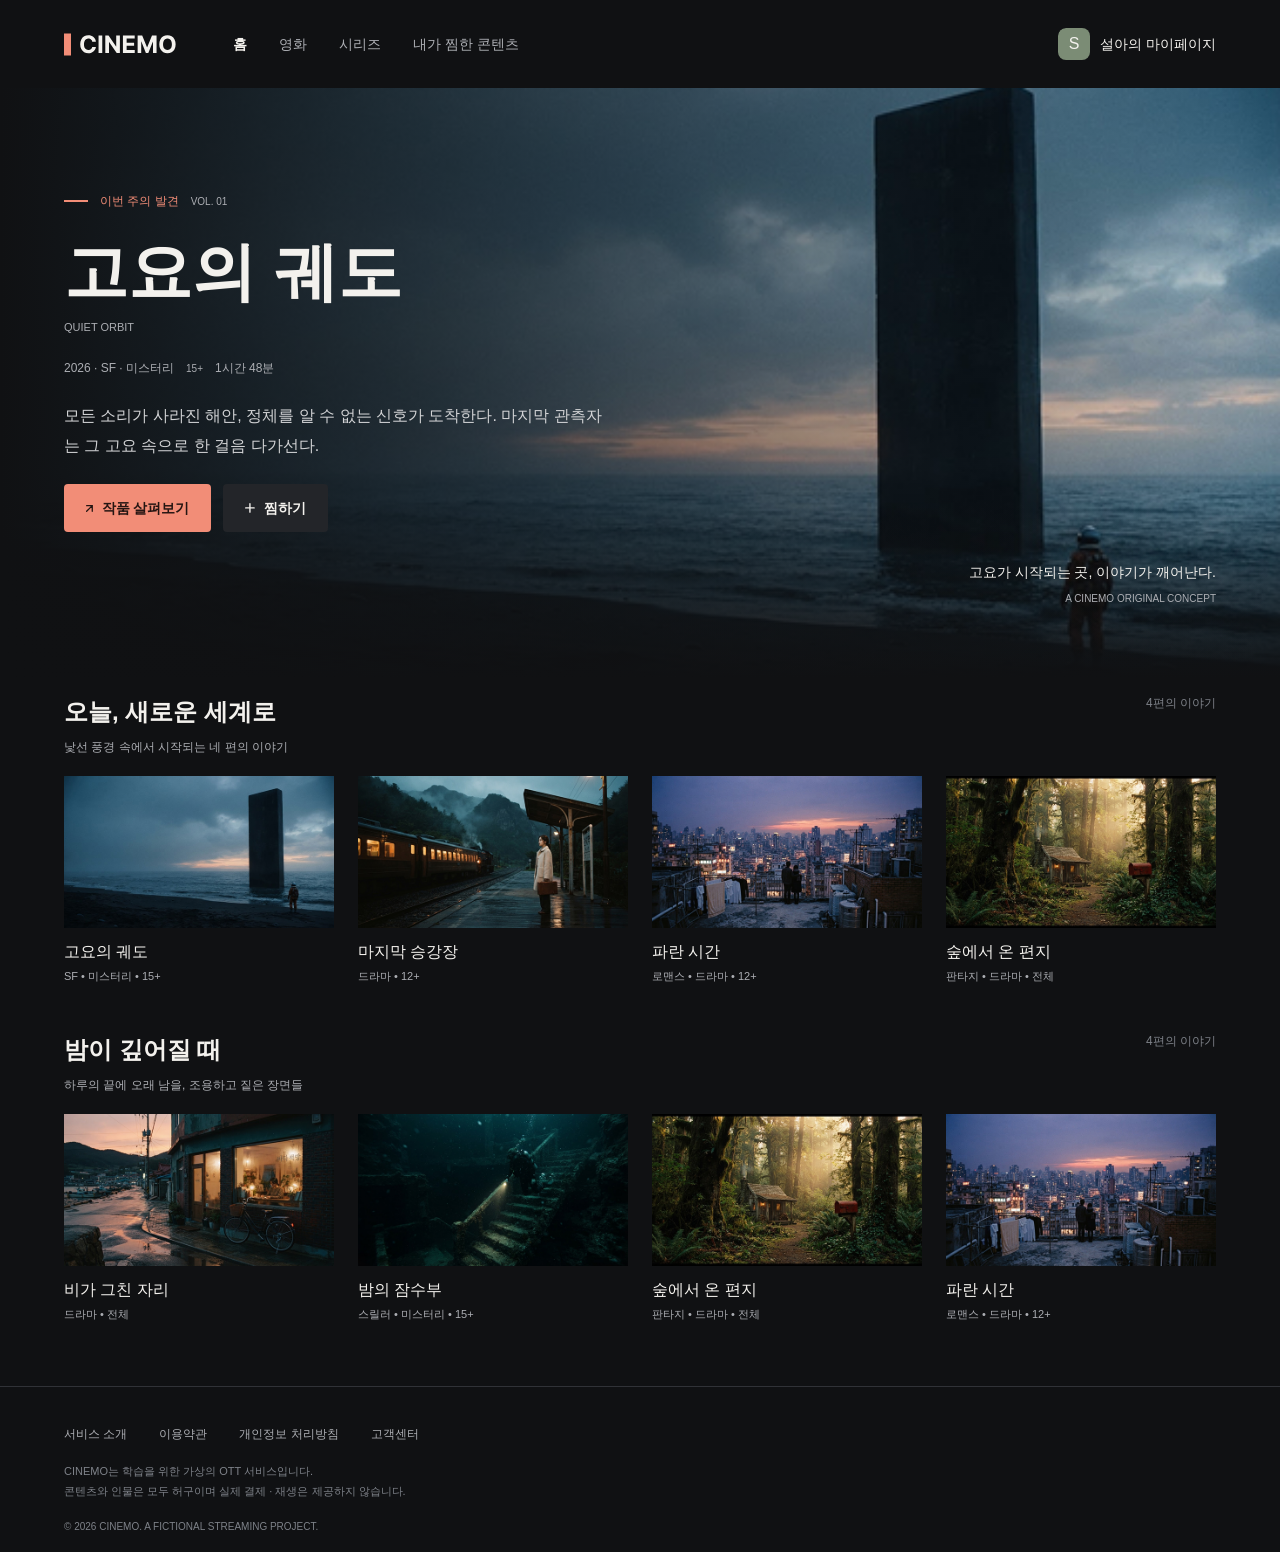
==== index-guest.html @ 46242b8a "프로필 페이지 수정" ====
<!doctype html>
<html lang="ko">
  <head>
    <meta charset="UTF-8" />
    <meta name="viewport" content="width=device-width, initial-scale=1.0" />
    <title>Cinemo - Home</title>
    <link rel="stylesheet" href="styles/reset.css" />
    <link rel="stylesheet" href="./styles/style.css" />
  </head>
  <body>
    <div class="container">
      <header class="site-header">
        <h1>
          <a href="index-guest.html">
            <svg
              width="113"
              height="29"
              viewBox="0 0 113 29"
              fill="none"
              xmlns="http://www.w3.org/2000/svg"
            >
              <g clip-path="url(#clip0_2_7494)">
                <rect y="3.5" width="7" height="22" fill="#F28D77" />
                <path
                  d="M31.9176 11.6562H28.1847C28.1165 11.1733 27.9773 10.7443 27.767 10.3693C27.5568 9.98864 27.2869 9.66477 26.9574 9.39773C26.6278 9.13068 26.2472 8.92614 25.8153 8.78409C25.3892 8.64205 24.9261 8.57102 24.4261 8.57102C23.5227 8.57102 22.7358 8.79545 22.0653 9.24432C21.3949 9.6875 20.875 10.3352 20.5057 11.1875C20.1364 12.0341 19.9517 13.0625 19.9517 14.2727C19.9517 15.517 20.1364 16.5625 20.5057 17.4091C20.8807 18.2557 21.4034 18.8949 22.0739 19.3267C22.7443 19.7585 23.5199 19.9744 24.4006 19.9744C24.8949 19.9744 25.3523 19.9091 25.7727 19.7784C26.1989 19.6477 26.5767 19.4574 26.9062 19.2074C27.2358 18.9517 27.5085 18.642 27.7244 18.2784C27.946 17.9148 28.0994 17.5 28.1847 17.0341L31.9176 17.0511C31.821 17.8523 31.5795 18.625 31.1932 19.3693C30.8125 20.108 30.2983 20.7699 29.6506 21.3551C29.0085 21.9347 28.2415 22.3949 27.3494 22.7358C26.4631 23.071 25.4602 23.2386 24.3409 23.2386C22.7841 23.2386 21.392 22.8864 20.1648 22.1818C18.9432 21.4773 17.9773 20.4574 17.267 19.1222C16.5625 17.7869 16.2102 16.1705 16.2102 14.2727C16.2102 12.3693 16.5682 10.75 17.2841 9.41477C18 8.07955 18.9716 7.0625 20.1989 6.36364C21.4261 5.65909 22.8068 5.30682 24.3409 5.30682C25.3523 5.30682 26.2898 5.44886 27.1534 5.73295C28.0227 6.01705 28.7926 6.43182 29.4631 6.97727C30.1335 7.51704 30.679 8.17898 31.0994 8.96307C31.5256 9.74716 31.7983 10.6449 31.9176 11.6562ZM38.2543 5.54545V23H34.5639V5.54545H38.2543ZM55.8899 5.54545V23H52.7024L45.1087 12.0142H44.9808V23H41.2905V5.54545H44.5291L52.0632 16.5227H52.2166V5.54545H55.8899ZM58.9389 23V5.54545H70.7003V8.58807H62.6293V12.7472H70.0952V15.7898H62.6293V19.9574H70.7344V23H58.9389ZM73.6342 5.54545H78.1854L82.9922 17.2727H83.1967L88.0035 5.54545H92.5547V23H88.9751V11.6392H88.8303L84.3132 22.9148H81.8757L77.3587 11.5966H77.2138V23H73.6342V5.54545ZM111.635 14.2727C111.635 16.1761 111.274 17.7955 110.553 19.1307C109.837 20.4659 108.859 21.4858 107.621 22.1903C106.388 22.8892 105.001 23.2386 103.462 23.2386C101.911 23.2386 100.518 22.8864 99.2855 22.1818C98.0526 21.4773 97.0781 20.4574 96.3622 19.1222C95.6463 17.7869 95.2884 16.1705 95.2884 14.2727C95.2884 12.3693 95.6463 10.75 96.3622 9.41477C97.0781 8.07955 98.0526 7.0625 99.2855 6.36364C100.518 5.65909 101.911 5.30682 103.462 5.30682C105.001 5.30682 106.388 5.65909 107.621 6.36364C108.859 7.0625 109.837 8.07955 110.553 9.41477C111.274 10.75 111.635 12.3693 111.635 14.2727ZM107.893 14.2727C107.893 13.0398 107.709 12 107.339 11.1534C106.976 10.3068 106.462 9.66477 105.797 9.22727C105.132 8.78977 104.354 8.57102 103.462 8.57102C102.57 8.57102 101.791 8.78977 101.126 9.22727C100.462 9.66477 99.9446 10.3068 99.5753 11.1534C99.2116 12 99.0298 13.0398 99.0298 14.2727C99.0298 15.5057 99.2116 16.5455 99.5753 17.392C99.9446 18.2386 100.462 18.8807 101.126 19.3182C101.791 19.7557 102.57 19.9744 103.462 19.9744C104.354 19.9744 105.132 19.7557 105.797 19.3182C106.462 18.8807 106.976 18.2386 107.339 17.392C107.709 16.5455 107.893 15.5057 107.893 14.2727Z"
                  fill="#F3F1ED"
                />
              </g>
              <defs>
                <clipPath id="clip0_2_7494">
                  <rect width="113" height="29" fill="white" />
                </clipPath>
              </defs>
            </svg>
          </a>
        </h1>
        <nav>
          <ul class="service-list">
            <li><a href="index-guest.html" class="home">홈</a></li>
            <li><a href="#">영화</a></li>
            <li><a href="#">시리즈</a></li>
            <li><a href="#">내가 찜한 콘텐츠</a></li>
          </ul>
        </nav>
        <div class="page-link-layout">
          <a class="page-link" href="mypage-guest.html">
            <span class="mypage-mark">
              <svg
                width="32"
                height="32"
                viewBox="0 0 32 32"
                fill="none"
                xmlns="http://www.w3.org/2000/svg"
              >
                <g clip-path="url(#clip0_2_7967)">
                  <rect width="32" height="32" rx="8" fill="#7B8C75" />
                  <circle
                    cx="133.76"
                    cy="28.8801"
                    r="60.3"
                    stroke="#F3F1ED"
                    stroke-opacity="0.313726"
                  />
                  <circle
                    cx="34.2"
                    cy="163.4"
                    r="86.9"
                    stroke="#101113"
                    stroke-opacity="0.188235"
                  />
                  <circle cx="122.74" cy="122.74" r="4.18" fill="#24272D" />
                </g>
                <defs>
                  <clipPath id="clip0_2_7967">
                    <rect width="152" height="152" rx="8" fill="white" />
                  </clipPath>
                </defs>
              </svg>
              <span class="mypage-initial">S</span>
            </span>
            <span class="mypage-text">설아의 마이페이지</span>
          </a>
        </div>
      </header>
      <main>
        <section class="top-layout">
          <div class="top-image">
            <img
              src="assets/Image-quiet-orbit.jpg"
              alt="우주복을 입은 사람이 해변에 서 있고, 바다에는 거대한 검은 기둥이 솟아 있다."
            />
          </div>
          <div class="top-content">
            <div class="content-label">
              <span></span>
              <span>이번 주의 발견</span>
              <span>VOL. 01</span>
            </div>
            <div class="content-title">
              <h2>고요의 궤도</h2>
              <span>QUIET ORBIT</span>
            </div>
            <div class="content-meta">
              <span>2026 ∙ SF ∙ 미스터리</span>
              <span>15+</span>
              <span>1시간 48분</span>
            </div>
            <p>
              모든 소리가 사라진 해안, 정체를 알 수 없는 신호가 도착한다. 마지막
              관측자는 그 고요 속으로 한 걸음 다가선다.
            </p>
            <div class="content-buttons">
              <button type="button">
                <svg
                  width="7.5"
                  height="7.5"
                  viewBox="0 0 10 10"
                  fill="none"
                  xmlns="http://www.w3.org/2000/svg"
                >
                  <path
                    d="M8.34877 8.34881V0.850006H0.849976M8.34877 0.850006L0.849976 8.34881"
                    stroke-width="1.7"
                    stroke-linecap="round"
                    stroke="#241512"
                  />
                </svg>

                <span>작품 살펴보기</span>
              </button>
              <button type="button">
                <svg
                  width="10.5"
                  height="10.5"
                  viewBox="0 0 13 13"
                  fill="none"
                  xmlns="http://www.w3.org/2000/svg"
                >
                  <path
                    d="M0.850006 6.10061H6.10061M6.10061 6.10061H11.3512M6.10061 6.10061V0.850006M6.10061 6.10061V11.3512"
                    stroke-width="1.7"
                    stroke-linecap="round"
                    stroke="#F3F1ED"
                  />
                </svg>

                <span>찜하기</span>
              </button>
            </div>
          </div>
          <div class="top-caption">
            <p>고요가 시작되는 곳, 이야기가 깨어난다.</p>
            <p>A CINEMO ORIGINAL CONCEPT</p>
          </div>
        </section>
        <div class="card-layout">
          <div class="card-layout-section">
            <div class="card-section">
              <div class="section-header">
                <h3>오늘, 새로운 세계로</h3>
                <span>4편의 이야기</span>
              </div>
              <p>낯선 풍경 속에서 시작되는 네 편의 이야기</p>
            </div>
            <ul class="card-container">
              <li class="card">
                <img
                  src="./assets/Image-quiet-orbit.jpg"
                  alt="우주복을 입은 사람이 해변에 서 있고, 바다에는 거대한 검은 기둥이 솟아 있다."
                />
                <div class="card-title">
                  <h4>고요의 궤도</h4>
                  <p>SF • 미스터리 • 15+</p>
                </div>
              </li>
              <li class="card">
                <img
                  src="./assets/Image-last-platform.jpg"
                  alt="안개 낀 산속 기차역에서 가방을 든 여성이 열차 앞에 서 있다."
                />
                <div class="card-title">
                  <h4>마지막 승강장</h4>
                  <p>드라마 • 12+</p>
                </div>
              </li>
              <li class="card">
                <img
                  src="./assets/Image-blue-hour.jpg"
                  alt="연인이 옥상에 서서 노을 진 도시를 바라보고 있다."
                />
                <div class="card-title">
                  <h4>파란 시간</h4>
                  <p>로맨스 • 드라마 • 12+</p>
                </div>
              </li>
              <li class="card">
                <img
                  src="./assets/Image-forest-letter.jpg"
                  alt="햇살이 따뜻하게 비치는 숲속에서 오두막집과 빨간 우체통이 보인다."
                />
                <div class="card-title">
                  <h4>숲에서 온 편지</h4>
                  <p>판타지 • 드라마 • 전체</p>
                </div>
              </li>
            </ul>
          </div>
          <div class="card-layout-section">
            <div class="card-section">
              <div class="section-header">
                <h3>밤이 깊어질 때</h3>
                <span>4편의 이야기</span>
              </div>
              <p>하루의 끝에 오래 남을, 조용하고 짙은 장면들</p>
            </div>
            <div class="card-container">
              <div class="card">
                <img
                  src="./assets/Image-after-rain.jpg"
                  alt="비에 젖은 골목의 책방에서 따뜻한 불빛이 새어 나오고, 앞에는 자전거가 세워져 있다."
                />
                <div class="card-title">
                  <h4>비가 그친 자리</h4>
                  <p>드라마 • 전체</p>
                </div>
              </div>
              <div class="card">
                <img
                  src="./assets/Image-night-diver.jpg"
                  alt="잠수부가 어두운 물속의 계단 아래를 손전등으로 비추고 있다."
                />
                <div class="card-title">
                  <h4>밤의 잠수부</h4>
                  <p>스릴러 • 미스터리 • 15+</p>
                </div>
              </div>
              <div class="card">
                <img
                  src="./assets/Image-forest-letter.jpg"
                  alt="햇살이 따뜻하게 비치는 숲속에서 오두막집과 빨간 우체통이 보인다."
                />
                <div class="card-title">
                  <h4>숲에서 온 편지</h4>
                  <p>판타지 • 드라마 • 전체</p>
                </div>
              </div>
              <div class="card">
                <img
                  src="./assets/Image-blue-hour.jpg"
                  alt="연인이 옥상에 서서 노을 진 도시를 바라보고 있다."
                />
                <div class="card-title">
                  <h4>파란 시간</h4>
                  <p>로맨스 • 드라마 • 12+</p>
                </div>
              </div>
            </div>
          </div>
        </div>
      </main>
      <footer class="site-footer main-footer">
        <nav>
          <ul class="footer-menu">
            <li><a href="#">서비스 소개</a></li>
            <li><a href="#">이용약관</a></li>
            <li><a href="#">개인정보 처리방침</a></li>
            <li><a href="#">고객센터</a></li>
          </ul>
        </nav>
        <div class="footer-notice">
          <p>CINEMO는 학습을 위한 가상의 OTT 서비스입니다.</p>
          <p>
            콘텐츠와 인물은 모두 허구이며 실제 결제 · 재생은 제공하지 않습니다.
          </p>
        </div>
        <p class="footer-copyright">
          &copy; 2026 CINEMO. A FICTIONAL STREAMING PROJECT.
        </p>
      </footer>
    </div>
  </body>
</html>
---- styles/style.css ----
/* 공통 */
:root {
  --color-background: #101113;
  --color-surface: #1a1c1f;
  --color-text: #f3f1ed;
  --color-secondary: #acaeb3;
  --color-warm-coral: #f28d77;
  --color-border: #303237;
  --color-button-text: #241512;
  --color-button-background: #232529;
  --color-gray-light: #7e8289;
}

.header {
  display: flex;
  align-items: center;
  width: 100%;
  height: 88px;
  padding: 0 64px;
  gap: 56px;
  background-color: #101113;
}

.logo {
  display: flex;
  align-items: center;
  gap: 8px;
  color: #f5f5f5;
  font-size: 14px;
  font-weight: bold;
  text-decoration: none;
}

.brand-mark {
  display: block;
  width: 7px;
  height: 22px;
  background-color: #f28d77;
  flex-shrink: 0;
}

.wordmark {
  font-family: Inter, sans-serif;
  font-size: 24px;
  font-weight: 700;
  font-style: bold;
  line-height: 100%;
  letter-spacing: 3%;
  color: #f5f5f5;
  white-space: nowrap;
}

.profile-page {
  display: flex;
  flex-direction: column;
  align-items: center;
  width: 100%;
  height: auto;
  padding: 116px 64px 120px;
  gap: 56px;
  background-color: #101113;
  text-align: center;
}

.eyebrow {
  margin: 0;
  width: 92px;
  height: 12px;
  font-family: "noto Sans KR", sans-serif;
  font-size: 10px;
  font-weight: 400;
  line-height: 100%;
  color: #f28d77;
  text-align: center;
  white-space: nowrap;
}

.profile-page h1 {
  width: 100%;
  height: 48px;
  margin: 0;
  font-family: "Noto Sans KR", sans-serif;
  font-size: 40px;
  font-weight: 700;
  line-height: 100%;
  letter-spacing: -0.1em;
  color: #f3f1ed;
  text-align: center;
}

/* 프로필 배경 이미지와 이니셜 */
.profile-avatar-wrap {
  position: relative;
  display: block;
}

.profile-avatar-wrap .profile-avatar {
  display: block;
}

.profile-initial {
  position: absolute;
  top: 48%;
  left: 42%;
  transform: translate(-50%, -50%);

  width: 65px;
  height: 88px;

  font-family: Inter, sans-serif;
  font-size: 72.96px;
  font-weight: 400;
  font-style: normal;
  line-height: 100%;
  letter-spacing: -0.304em;
  color: #f3f1ed;

  display: flex;
  align-items: center;
  justify-content: center;
  text-align: center;
  pointer-events: none;
}

body {
  position: relative;
  min-height: 100vh;
  background-color: #101113;
}

.description {
  width: 100%;
  height: 27px;
  margin: 0;
  font-family: "Noto Sans KR", sans-serif;
  font-size: 15px;
  font-weight: 400;
  line-height: 180%;
  letter-spacing: 0;
  color: #acaeb3;
  text-align: center;
}

.profile-list {
  display: flex;
  flex-direction: row;
  width: 728px;
  gap: 40px;
  justify-content: center;
}

.profile-card {
  display: flex;
  flex-direction: column;
  align-items: center;
  width: 152px;
  height: auto;
  gap: 16px;
  padding: 0;
  border: 0;
  background: transparent;
  color: #f5f5f5;
  cursor: pointer;
}

.profile-avatar {
  display: flex;
  width: 100%;
  aspect-ratio: 1;
  align-items: center;
  justify-content: center;
  border-radius: 4px;
  color: #f5f5f5;
  font-size: 36px;
  font-weight: 300;
}

.profile-introduction {
  display: flex;
  flex-direction: column;
  width: 100%;
  height: auto;
  gap: 16px;
  align-items: center;
  text-align: center;
}

.profile-y .profile-avatar {
  background-color: #779598;
}

.profile-j .profile-avatar {
  background-color: #c6ac84;
}

.profile-m .profile-avatar {
  background-color: #9692af;
}

.profile-g .profile-avatar {
  background-color: #7c8d75;
}

.profile-name {
  width: auto;
  height: auto;
  white-space: nowrap;
}

.profile-bio {
  width: 100%;
  height: 20px;
  font-family: "Noto Sans KR", sans-serif;
  font-weight: 400;
  font-size: 12px;
  line-height: 16px;
  letter-spacing: 0;
  color: #acaeb3;
}

.manage-button {
  display: flex;
  flex-direction: row;
  align-items: center;
  justify-content: center;
  width: 138px;
  height: 48px;
  margin-top: 30px;
  padding: 0 22px;
  gap: 8px;
  border: 1px solid #303237;
  border-radius: 4px;
  background: transparent;
  color: #f3f1ed;
  font-family: "Noto Sans KR", sans-serif;
  font-size: 14px;
  font-weight: 700;
  line-height: 100%;
  letter-spacing: 0;
  cursor: pointer;
  white-space: nowrap;
}

.manage-button .edit-icon {
  display: block;
  width: 18px;
  height: 18px;
  object-fit: contain;
  flex-shrink: 0;
}

.footer-message {
  display: block;
  position: static;
  bottom: auto;
  left: 0;
  width: 100%;
  height: 13px;
  margin: 0;
  font-family: "Noto Sans KR", sans-serif;
  font-size: 11px;
  font-weight: 400;
  line-height: 13px;
  text-align: center;
  color: #7e8289;
}

@media (max-width: 600px) {
  .header {
    display: flex;
    flex-direction: row;
    width: 100%;
    height: 72px;
    min-height: 72px;
    padding: 18px 16px;
    box-sizing: border-box;
    background-color: #101113;
  }

  .logo {
    display: flex;
    flex-direction: row;
    width: 93px;
    height: 23px;
    gap: 8px;
  }

  .brand-mark {
    width: 7px;
    height: 18px;
    background-color: #f28d77;
  }

  .wordmark {
    width: 78px;
    height: 23px;
    font-family: "noto Sans KR", sans-serif;
    font-weight: 700;
    font-style: bold;
    font-size: 19px;
    line-height: 100%;
    color: #f3f1ed;
  }

  .footer-message {
    display: block;
    position: absolute;
    bottom: 100px;
    left: 0;
    width: 100%;
    height: auto;
    margin: 0;
    text-align: center;
  }

  body {
    position: relative;
    min-height: 100vh;
    background-color: #101113;
  }

  .profile-bio {
    display: none;
  }

  .profile-page {
    display: flex;
    flex-direction: column;
    width: 100%;
    height: auto;
    min-height: 717px;
    padding: 56px 24px;
    gap: 40px;
    box-sizing: border-box;
    background-color: #101113;
  }

  .profile-introduction {
    display: flex;
    flex-direction: column;
    width: 100%;
    max-width: 342px;
    height: auto;
    align-items: center;
    gap: 16px;
  }

  .eyebrow {
    width: 92px;
    height: 12px;
    box-sizing: border-box;
    font-family: "noto Sans KR", sans-serif;
    font-weight: 400;
    font-style: normal;
    font-size: 10px;
    line-height: 100%;
    letter-spacing: 0.1em;
    text-align: center;
    align-self: center;
    color: #f28d77;
  }

  .profile-page h1 {
    width: 342px;
    height: 34px;
    font-family: "Noto Sans KR", sans-serif;
    font-weight: 700;
    font-style: normal;
    font-size: 28px;
    line-height: 100%;
    letter-spacing: -0.1em;
    text-align: center;
    color: #f3f1ed;
  }

  .description {
    width: 100%;
    height: auto;
    font-size: 10px;
    line-height: 1.8;
    margin: 0;
  }

  .profile-list {
    display: grid;
    grid-template-columns: repeat(2, 136px);
    grid-auto-rows: 174px;
    width: 304px;
    gap: 32px;
  }

  .profile-card {
    display: flex;
    flex-direction: column;
    align-items: center;
    width: 136px;
    height: 174px;
    gap: 16px;
  }

  .profile-avatar {
    width: 136px;
    height: 136px;
    min-width: 136px;
    flex-shrink: 0;
    aspect-ratio: 1 / 1;
    font-size: 32px;
  }

  .profile-name {
    width: auto;
    height: 22px;
    font-family: "Noto Sans KR", sans-serif;
    font-weight: 500;
    font-style: normal;
    font-size: 18px;
    line-height: 100%;
    text-align: center;
    white-space: nowrap;
  }

  .manage-button {
    width: 138px;
    height: 48px;
    margin-top: 0;
    padding: 0 12px;
    gap: 8px;
    font-size: 14px;
  }

  .manage-button .edit-icon {
    width: 18px;
    height: 18px;
  }
}

/* 전체 레이아웃 */
.container {
  max-width: 1440px;
  margin: auto;
}

main {
  background-color: var(--color-background);
}

/* 헤더 */
.site-header {
  height: 88px;
  padding: 0 64px;

  display: flex;
  align-items: center;
  gap: 56px;

  color: var(--color-text);
  background-color: var(--color-background);
}

.service-list {
  display: flex;
  gap: 32px;

  color: var(--color-secondary);
  font-size: 14px;
  font-weight: 400;
  line-height: 17px;
  white-space: nowrap;
}

.service-list .home {
  color: var(--color-text);
  font-weight: 700;
}

.page-link-layout {
  margin-left: auto;
}

.page-link {
  display: flex;
  align-items: center;
  gap: 10px;

  font-size: 14px;
  white-space: nowrap;
}

.mypage-link {
  color: var(--color-warm-coral);
}

/* 마이페이지 마크 + 가운데 Y */
.mypage-mark {
  position: relative;
  width: 32px;
  height: 32px;
}

.mypage-initial {
  position: absolute;
  top: 50%;
  left: 50%;
  transform: translate(-50%, -50%);

  color: var(--color-text);
  font-size: 16px;
  font-weight: 400;
  line-height: 1;
}

/* 호버 효과 */
.service-list li:hover {
  font-weight: 700;
  color: var(--color-text);
  cursor: pointer;
}

.page-link:hover {
  color: var(--color-warm-coral);
}

/* 푸터 */
.site-footer {
  display: flex;
  flex-direction: column;
  gap: 20px;

  height: 166px;
  padding: 40px 64px;

  color: var(--color-gray-light);
  font-size: 11px;
  border-top: 1px solid var(--color-border);
  background-color: var(--color-background);
}

.footer-menu {
  display: flex;
  gap: 32px;

  color: var(--color-secondary);
  font-size: 12px;
  font-weight: 400;
  line-height: 14px;
}

.footer-notice {
  line-height: 20px;
}

.footer-copyright {
  font-size: 10px;
  line-height: 12px;
}

/* 호버 효과 */
.footer-menu a:hover {
  text-decoration: underline;
}

/* 메인페이지 메인 윗부분 */
.top-layout {
  position: relative;
  min-height: 590px;

  display: flex;
  align-items: flex-start;
  padding: 104px 64px 72px;
}

.top-image {
  position: absolute;
  inset: 0;
  overflow: hidden;
}

.top-image img {
  position: absolute;
  inset: 0;
  width: 100%;
  height: 100%;
  object-fit: cover;
}

.top-image::after {
  content: "";
  position: absolute;
  inset: 0;

  background:
    linear-gradient(to right, var(--color-background), transparent 100%),
    linear-gradient(to top, var(--color-background), transparent 30%);
}

.top-content {
  position: relative;
  z-index: 1;

  width: 100%;
  max-width: 540px;

  display: flex;
  flex-direction: column;
  gap: 24px;
}

.top-caption {
  position: absolute;
  right: 64px;
  bottom: 72px;
  z-index: 1;

  text-align: right;

  display: flex;
  flex-direction: column;
  gap: 8px;
}

.content-label {
  display: flex;
  align-items: baseline;
  gap: 12px;

  font-size: 12px;
}

.content-label span {
  color: var(--color-warm-coral);
  font-weight: 500;
}

.content-label span:first-child {
  display: inline-block;
  align-self: center;

  height: 2px;
  width: 24px;

  background-color: var(--color-warm-coral);
}

.content-label span:last-child {
  color: var(--color-secondary);
  font-size: 10px;
  font-weight: 400;
}

.content-title {
  display: flex;
  flex-direction: column;
  gap: 8px;
}

.content-title h2 {
  color: var(--color-text);
  font-size: 64px;
  font-weight: 700;
  line-height: 1.2;
}

.content-title span {
  color: var(--color-secondary);
  font-size: 11px;
  font-weight: 400;
}

.content-meta {
  display: flex;
  align-items: baseline;
  gap: 12px;

  color: var(--color-secondary);
  font-size: 12px;
}

.content-meta span:nth-child(2) {
  font-size: 10px;
}

.top-content > p {
  color: #d2d3d5;
  font-size: 16px;
  font-weight: 400;
  line-height: 1.85;
  overflow-wrap: break-word;
}

.content-buttons {
  display: flex;
  align-items: center;
  gap: 12px;
}

.content-buttons button {
  display: flex;
  align-items: center;
  gap: 8px;
  padding: 0 22px;

  height: 48px;
  width: auto;
  border-radius: 4px;

  font-size: 14px;
  font-weight: 700;
}

.content-buttons button:first-child {
  background-color: var(--color-warm-coral);
  color: var(--color-button-text);
}

.content-buttons button:last-child {
  background-color: var(--color-button-background);
  color: var(--color-text);
}

.top-caption p:first-child {
  color: var(--color-text);
  font-size: 14px;
  font-weight: 400;
}

.top-caption p:last-child {
  color: var(--color-secondary);
  font-size: 10px;
  font-weight: 400;
}
/* 호버 효과 */
.content-buttons button:first-child:hover {
  background-color: #ee7358;
}

.content-buttons button:last-child:hover {
  background-color: #1d1d1d;
}

/* 메인페이지 콘텐츠부분 */

.title-second {
  padding: 0 64px;
  margin-top: 8px;

  color: var(--color-text);
  font-size: 12px;
  font-weight: 400;
}

.card-layout {
  padding: 16px 64px 64px;

  display: flex;
  flex-direction: column;
  gap: 48px;
}

.card-layout-section {
  display: flex;
  flex-direction: column;
  gap: 20px;
}

.card-section {
  display: flex;
  flex-direction: column;
  gap: 8px;
}

.section-header {
  display: flex;
  justify-content: space-between;
}

.section-header h3 {
  font-size: 24px;
  font-weight: 700;
  color: var(--color-text);
}

.section-header span {
  font-size: 12px;
  font-weight: 400;
  color: var(--color-gray-light);
}

.card-section p {
  color: var(--color-secondary);
  font-size: 12px;
  font-weight: 400;
}

.card-container {
  display: grid;
  grid-template-columns: repeat(4, 1fr);
  gap: 24px;
}

.card {
  display: flex;
  flex-direction: column;
  gap: 12px;
}

.card img {
  width: 310px;
  height: auto;
}

.card-title {
  display: flex;
  flex-direction: column;
  gap: 4px;
}

.card-title h4 {
  color: var(--color-text);
  font-size: 16px;
  font-weight: 500;
}

.card-title p {
  color: var(--color-secondary);
  font-size: 11px;
  font-weight: 400;
}

/* 호버 효과 */
.card:hover h4 {
  text-decoration: underline;
}

.card:hover {
  cursor: pointer;
}

/* 마이페이지 메인 */
.mypage-main {
  display: flex;
  flex-direction: column;
  gap: 56px;

  flex: 1;
  padding: 56px 64px 64px;

  background-color: var(--color-background);
}

.mypage-big .mycinemo {
  display: flex;
  flex-direction: column;
  justify-content: center;

  height: 100%;

  color: var(--color-warm-coral);
  font-size: 11px;
  font-weight: 400;
}

.mypage-big h2 {
  color: var(--color-text);
  font-size: 40px;
  font-weight: 700;
}

.mypage-big p {
  color: var(--color-secondary);
  font-size: 15px;
  font-weight: 400;
  line-height: 1.7em;
}

#mypage-profile {
  display: flex;
  justify-content: space-between;
  align-items: center;
  gap: 32px;

  padding: 32px;
  flex-wrap: wrap;

  color: var(--color-text);
  background-color: var(--color-surface);
  border-radius: 4px;
}

#mypage-profile .profile-info {
  display: flex;
  align-items: center;
  gap: 28px;
}

#mypage-profile .profile-avatar {
  width: 88px;
  height: 88px;
  border-radius: 8px;
  object-fit: cover;
}

#mypage-profile .profile-text-wrap {
  display: flex;
  flex-direction: column;
  gap: 8px;
}

#mypage-profile .profile-text-wrap h3 {
  display: flex;
  align-items: center;
  gap: 12px;
  margin: 0;

  color: var(--color-text);
  font-size: 28px;
  font-weight: 700;
}

#mypage-profile .profile {
  color: var(--color-warm-coral);
  font-size: 11px;
  font-weight: 400;
  margin: 0;
}

.profile-text-wrap p {
  color: var(--color-secondary);
  font-size: 13px;
  font-weight: 400;
}

.profile-text-wrap .together {
  color: var(--color-gray-light);
  font-size: 11px;
}

.profile-change {
  width: auto;
  height: 48px;

  display: flex;
  align-items: center;
  gap: 8px;

  color: var(--color-text);
  font-size: 14px;
  font-weight: 700;
  line-height: 1;

  padding: 0 22px;
  border: 1px solid var(--color-border);
  border-radius: 4px;
}

.profile-change img {
  width: 18px;
  height: 18px;
}

.date {
  display: none;
}

.avatar-wrap {
  position: relative;
  display: flex;
  align-items: center;
  justify-content: center;
}

.profile-avatar {
  display: block;
  width: 100px;
  height: auto;
  border-radius: 12px;
}

.avatar-text {
  position: absolute;
  top: 50%;
  left: 50%;
  transform: translate(-50%, -50%);
  font-size: 42px;
  font-weight: 400;
  width: auto;
  height: auto;
  font-style: normal;
  text-align: center;
}

/* 호버 효과 */
.profile-change:hover {
  background-color: var(--color-border);
  border-color: var(--color-secondary);
}

/* 마이페이지 내가 찜한 콘텐츠 */
.mycontent {
  display: flex;
  flex-direction: column;
  gap: 24px;
}

.mycontent-header {
  display: flex;
  justify-content: space-between;
  align-items: center;
}

.mycontent-header > h2 {
  color: var(--color-text);
  font-size: 24px;
  font-weight: 700;
}

.mycontent-header > span {
  color: #7e8289;
  font-size: 12px;
  font-weight: 400;
}

.mycontent-list {
  display: grid;
  grid-template-columns: repeat(4, 1fr);
  gap: 24px;
}

.mycontent-card {
  display: flex;
  flex-direction: column;
  gap: 12px;
}

.content-card-image {
  position: relative;
}

.content-card-image > img {
  display: block;
  width: 100%;

  border-radius: 4px;
}

.content-card-image > .favorite-label {
  position: absolute;
  top: 12px;
  right: 12px;

  width: 28px;
  height: 28px;
  background-color: var(--color-background);
  border-radius: 4px;

  display: flex;
  justify-content: center;
  align-items: center;

  cursor: pointer;
}

.favorite-label > svg {
  width: 16px;
  height: 16px;
}

.favorite-input {
  position: absolute;
  width: 1px;
  height: 1px;
  opacity: 0;
}

.favorite-label svg {
  opacity: 0;
}

.favorite-input:checked + .favorite-label svg {
  opacity: 1;
}

.content-card-text {
  display: flex;
  flex-direction: column;
  justify-content: center;
  gap: 4px;
}

.content-card-text h3 {
  color: var(--color-text);
  font-size: 16px;
  font-weight: 500;
}

.content-card-text span {
  color: var(--color-secondary);
  font-size: 11px;
  font-weight: 400;
}

/* 호버 효과 */
.mycontent-card:hover h3 {
  text-decoration: underline;
}

.favorite-label:hover {
  background-color: var(--color-border);
}

.favorite-label:hover svg {
  width: 18px;
  height: 18px;
}

/* 마이페이지 계정 설정 */
.account-setting {
  display: flex;
  flex-direction: column;
  gap: 24px;
}

.account-setting > h3 {
  color: var(--color-text);
  font-size: 24px;
  font-weight: 700;
}

.setting-row {
  display: flex;
  justify-content: space-between;
  gap: 24px;
  line-height: 16px;

  padding: 24px 0;
  min-height: 64px;
  border-bottom: 1px solid var(--color-border);
}

.setting-row dl {
  display: flex;
  gap: 24px;
}

.row-first {
  border-top: 1px solid var(--color-border);
}

.setting-row dt {
  width: 180px;
  flex-shrink: 0;

  color: var(--color-secondary);
  font-size: 14px;
  font-weight: 400;
}

.setting-row dd {
  flex: 1 1 0%;
  min-width: 0;

  color: var(--color-text);
  font-size: 14px;
  font-weight: 400;
}

.setting-row button {
  margin-left: auto;

  color: var(--color-warm-coral);
  font-size: 13px;
  font-weight: 400;
}

.setting-footer {
  display: flex;
  justify-content: space-between;
  align-items: center;
}

.setting-footer {
  color: var(--color-gray-light);
  font-size: 11px;
  font-weight: 400;
}

.setting-footer button {
  color: var(--color-secondary);
}

/* 호버 효과 */
.setting-footer button:hover,
.setting-row button:hover {
  font-weight: 500;
  text-decoration: underline;
}

/* 프로필페이지 */
.header {
  display: flex;
  align-items: center;
  gap: 56px;

  width: 100%;
  height: 88px;
  padding: 0 64px;

  background-color: var(--color-background);
}

.logo {
  display: flex;
  align-items: center;
  gap: 8px;

  color: #f5f5f5;
  font-size: 14px;
  font-weight: bold;
  text-decoration: none;
}

.brand-mark {
  display: block;
  flex-shrink: 0;

  width: 7px;
  height: 22px;

  background-color: var(--color-warm-coral);
}

.wordmark {
  color: #f5f5f5;
  font-size: 24px;
  font-weight: 700;
  line-height: 100%;
  letter-spacing: 3%;
  white-space: nowrap;
}

.profile-page {
  display: flex;
  flex-direction: column;
  align-items: center;
  gap: 56px;

  width: 100%;
  height: auto;
  padding: 116px 64px 120px;

  background-color: var(--color-background);
  text-align: center;
}

.eyebrow {
  margin: 0;
  width: 92px;
  height: 12px;

  color: var(--color-warm-coral);
  font-size: 10px;
  font-weight: 400;
  line-height: 100%;
  letter-spacing: 0.03em;
  text-align: center;
  white-space: nowrap;
}

.profile-page h1 {
  width: 100%;
  height: 48px;
  margin: 0;

  color: var(--color-text);
  font-size: 40px;
  font-weight: 700;
  line-height: 100%;
  letter-spacing: -0.1em;
  text-align: center;
}

.description {
  width: 100%;
  height: 27px;
  margin: 0;

  color: var(--color-secondary);
  font-size: 15px;
  font-weight: 400;
  line-height: 180%;
  letter-spacing: 0;
  text-align: center;
}

.profile-list {
  display: flex;
  flex-direction: row;
  justify-content: center;
  gap: 40px;

  width: 728px;
  height: auto;
}

.profile-card {
  display: flex;
  flex-direction: column;
  align-items: center;
  gap: 16px;

  width: 152px;
  height: auto;

  background: transparent;
  color: #f5f5f5;
  cursor: pointer;
}

.profile-avatar {
  width: 100%;
  aspect-ratio: 1;

  display: flex;
  align-items: center;
  justify-content: center;

  color: #f5f5f5;
  font-size: 36px;
  font-weight: 300;
  border-radius: 4px;
}

.profile-introduction {
  display: flex;
  flex-direction: column;
  align-items: center;
  gap: 16px;

  width: 100%;
  height: auto;

  text-align: center;
}

.profile-y .profile-avatar {
  background-color: #779598;
}

.profile-j .profile-avatar {
  background-color: #c6ac84;
}

.profile-m .profile-avatar {
  background-color: #9692af;
}

.profile-g .profile-avatar {
  background-color: #7c8d75;
}

.profile-name {
  width: auto;
  height: auto;
  white-space: nowrap;
}

.profile-bio {
  width: 100%;
  height: 20px;

  color: var(--color-secondary);
  font-weight: 400;
  font-size: 12px;
  line-height: 16px;
  letter-spacing: 0;
}

.manage-button {
  display: flex;
  flex-direction: row;
  justify-content: center;
  align-items: center;
  gap: 8px;

  width: 138px;
  height: 48px;
  margin-top: 30px;
  padding: 0 22px;

  border: 1px solid #303237;
  border-radius: 4px;
  background: transparent;
  color: #f3f1ed;
  font-size: 14px;
  font-weight: 700;
  line-height: 100%;
  letter-spacing: 0;
  white-space: nowrap;
  cursor: pointer;
}

.manage-button .edit-icon {
  display: block;
  width: 18px;
  height: 18px;
  object-fit: contain;
  flex-shrink: 0;
}

.footer-message {
  width: 100%;
  height: 13px;
  margin-top: 0;

  color: var(--color-gray-light);
  font-size: 11px;
  font-weight: 400;
  line-height: 13px;
  letter-spacing: 0;
  text-align: center;
  background-color: var(--color-background);
}

/* 반응형 */
@media (max-width: 768px) {
  /* 헤더 */
  .site-header {
    height: 120px;
    border-bottom: 1px solid var(--color-border);

    padding: 0 24px;
    flex-wrap: wrap;
    gap: 0;
  }

  .site-header nav {
    order: 1;
    width: 100%;
    height: 48px;

    display: flex;
    align-items: center;
  }

  .page-link {
    height: 72px;
    gap: 0;
  }

  .mypage-text {
    display: none;
  }

  .site-header .site-logo {
    width: 93px;
    height: 23px;
  }

  .mypage-link img {
    width: 32px;
    height: 32px;
    border-radius: 8px;
  }
  .service-list {
    font-size: 13px;
    gap: 24px;
  }

  /* 메인페이지 메인 상단 */
  .top-layout {
    min-height: 0;
    padding: 260px 24px 36px;
  }

  .top-image {
    height: 390px;
    bottom: auto;
  }

  .top-image img {
    width: 100%;
    height: 100%;
    object-fit: cover;
  }

  .top-image::after {
    background: linear-gradient(
      to top,
      var(--color-background),
      transparent 50%
    );
  }

  .top-content {
    max-width: 100%;
    gap: 20px;
  }

  .top-caption {
    display: none;
  }

  .content-title h2 {
    font-size: 40px;
  }

  .content-meta {
    font-size: 11px;
    flex-wrap: wrap;
  }

  .top-content > p {
    font-size: 14px;
  }

  /* 메인페이지 콘텐츠박스 */
  .card-layout {
    padding: 8px 0 40px;
    gap: 36px;
  }

  .card-layout-section {
    gap: 18px;
  }

  .card-section,
  .card-container {
    padding: 0 24px;
  }

  .card-container {
    grid-template-columns: repeat(4, 240px);
    gap: 16px;
    padding: 0 24px 24px;
    overflow-x: auto;
  }

  .card-container::-webkit-scrollbar {
    width: 96px;
    height: 3px;
  }

  .card-container::-webkit-scrollbar-track {
    background-color: var(--color-button-background);
    margin: 0 24px;
  }

  .card-container::-webkit-scrollbar-thumb {
    background-color: var(--color-gray-light);
  }

  .card-container::-webkit-scrollbar-thumb:hover {
    background-color: var(--color-secondary);
  }

  .card-container::-webkit-scrollbar-thumb:active {
    background-color: var(--color-secondary);
  }

  .title-second {
    font-size: 12px;
    font-weight: 400;
    padding: 0 24px;
  }

  .section-header span {
    display: none;
  }

  .card img {
    width: 240px;
    height: auto;
  }

  /* 마이페이지 레이아웃 */
  .mypage-main {
    gap: 36px;
    padding: 36px 24px 40px;
  }

  /* 마이페이지 프로필 */
  #mypage-profile {
    padding: 24px;
    flex-direction: column;
    gap: 24px;
  }

  .profile-change img {
    display: none;
  }

  #mypage-profile .profile-change {
    margin-left: auto;
    align-self: flex-end;
    font-size: 13px;
    font-weight: 700;
  }

  .together {
    display: none;
  }

  .date {
    display: block;
    font-size: 11px;
    color: #7e8289;
  }

  .profile-info {
    align-self: flex-start;
  }

  .profile-info-buttom-layout {
    width: 100%;

    display: flex;
    justify-content: space-between;
    align-items: center;
  }

  /* 마이페이지 내가찜한콘텐츠 */
  .mycontent-list {
    display: grid;
    grid-template-columns: repeat(2, 1fr);
    gap: 24px 16px;
  }

  /* 마이페이지 계정 설정 */
  .account-setting {
    gap: 16px;
  }

  .account-setting > h3 {
    font-size: 20px;
    line-height: 24px;
  }

  .setting-row {
    display: flex;
    justify-content: space-between;
    gap: 12px;
    padding: 20px 0;
  }

  .setting-row dl {
    display: flex;
    flex-direction: column;
    gap: 6px;
  }

  /* 프로필페이지 */
  .header {
    width: 100%;
    height: auto;
    padding: 18px 16px;
  }

  .profile-page {
    width: 100%;
    min-width: 0;
    min-height: calc(100vh - 54px);
    height: auto;
    margin: 0;
    padding: 55px 16px 30px;
    gap: 36px;
  }

  .profile-introduction {
    width: 100%;
    height: auto;
    gap: 12px;
  }

  .eyebrow {
    max-width: 100%;
  }

  .profile-page h1 {
    width: 100%;
    height: auto;
    font-size: 22px;
    line-height: 1.4;
    letter-spacing: 0;
    overflow-wrap: anywhere;
  }

  .description {
    width: 100%;
    height: auto;
    font-size: 10px;
    line-height: 1.8;
    margin: 0;
  }

  .profile-list {
    display: grid;
    grid-template-columns: repeat(2, minmax(0, 1fr));
    width: 100%;
    height: auto;
    gap: 24px 16px;
    justify-content: center;
  }

  .profile-card {
    width: 100%;
    height: auto;
    min-width: 0;
    gap: 12px;
    text-align: center;
  }

  .profile-avatar {
    display: block;
    box-sizing: border-box;
    width: 136px !important;
    height: 136px !important;
    min-width: 136px;
    max-width: 136px;
    max-height: 136px;
    flex-shrink: 0;
    aspect-ratio: 1 / 1;
    font-size: 32px;
  }

  .profile-name {
    width: 100%;
    height: 22px;
    font-size: 18px;
    line-height: 22px;
    text-align: center;
  }

  .manage-button {
    width: 138px;
    height: 48px;
    margin-top: 0;
    padding: 0 12px;
    gap: 8px;
    font-size: 14px;
  }

  .manage-button .edit-icon {
    width: 18px;
    height: 18px;
  }

  /* 푸터 */
  .site-footer {
    gap: 20px;
    padding: 32px 24px 32px;

    height: auto;
    padding: 32px 24px;
  }

  .site-footer .footer-menu {
    flex-wrap: wrap;
    gap: 20px;
  }

  .site-footer .footer-notice {
    line-height: 1.8;
  }

  .site-footer .footer-notice span {
    display: block;
  }
}
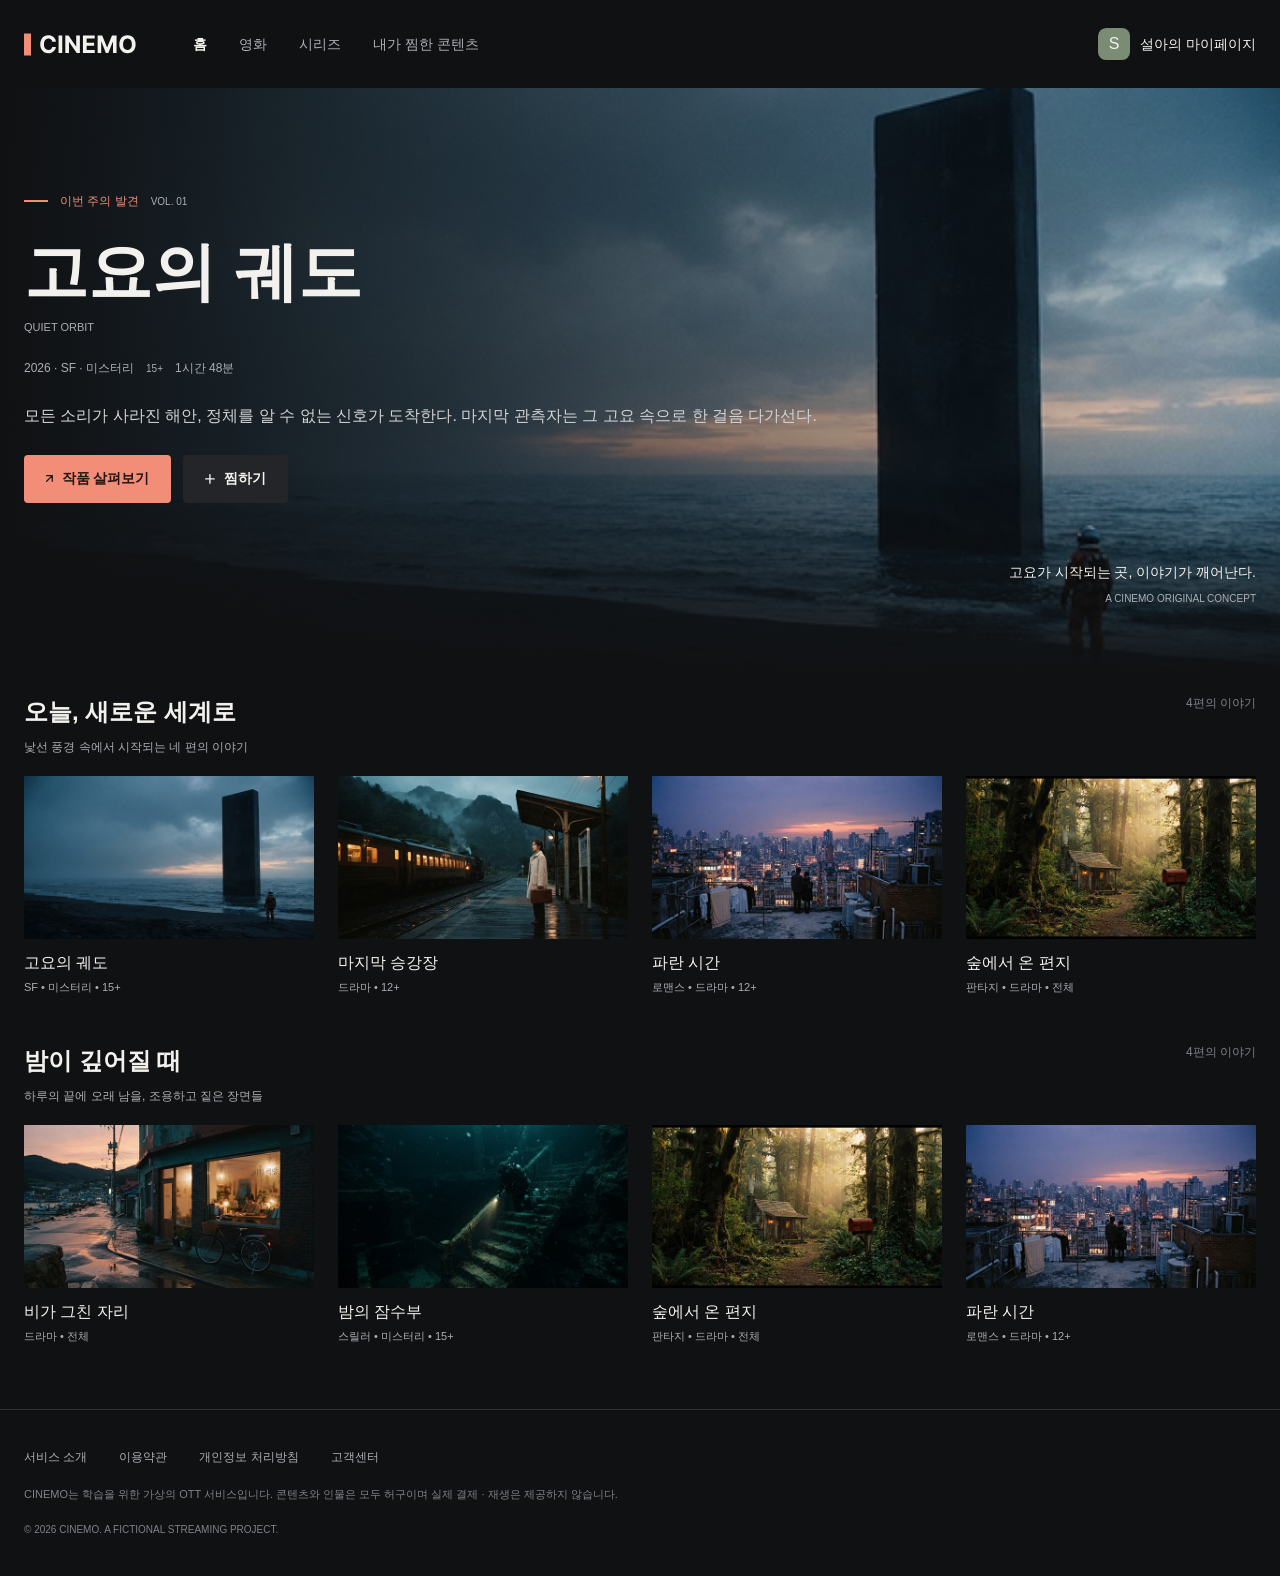
==== commit 9ced64d8: "게스트외수정" ====
--- a/index-guest.html
+++ b/index-guest.html
@@ -8,8 +8,8 @@
     <link rel="stylesheet" href="./styles/style.css" />
   </head>
   <body>
-    <div class="container">
-      <header class="site-header">
+    <header>
+      <div class="container site-header">
         <h1>
           <a href="index-guest.html">
             <svg
@@ -39,7 +39,7 @@
             <li><a href="index-guest.html" class="home">홈</a></li>
             <li><a href="#">영화</a></li>
             <li><a href="#">시리즈</a></li>
-            <li><a href="#">내가 찜한 콘텐츠</a></li>
+            <li><a href="mypage-guest.html">내가 찜한 콘텐츠</a></li>
           </ul>
         </nav>
         <div class="page-link-layout">
@@ -81,15 +81,17 @@
             <span class="mypage-text">설아의 마이페이지</span>
           </a>
         </div>
-      </header>
-      <main>
-        <section class="top-layout">
-          <div class="top-image">
-            <img
-              src="assets/Image-quiet-orbit.jpg"
-              alt="우주복을 입은 사람이 해변에 서 있고, 바다에는 거대한 검은 기둥이 솟아 있다."
-            />
-          </div>
+      </div>
+    </header>
+    <main>
+      <section class="top-layout">
+        <div class="top-image">
+          <img
+            src="assets/Image-quiet-orbit.jpg"
+            alt="우주복을 입은 사람이 해변에 서 있고, 바다에는 거대한 검은 기둥이 솟아 있다."
+          />
+        </div>
+        <div class="container main-container">
           <div class="top-content">
             <div class="content-label">
               <span></span>
@@ -152,131 +154,136 @@
             <p>고요가 시작되는 곳, 이야기가 깨어난다.</p>
             <p>A CINEMO ORIGINAL CONCEPT</p>
           </div>
-        </section>
-        <div class="card-layout">
-          <div class="card-layout-section">
-            <div class="card-section">
-              <div class="section-header">
-                <h3>오늘, 새로운 세계로</h3>
-                <span>4편의 이야기</span>
-              </div>
-              <p>낯선 풍경 속에서 시작되는 네 편의 이야기</p>
-            </div>
-            <ul class="card-container">
-              <li class="card">
-                <img
-                  src="./assets/Image-quiet-orbit.jpg"
-                  alt="우주복을 입은 사람이 해변에 서 있고, 바다에는 거대한 검은 기둥이 솟아 있다."
-                />
-                <div class="card-title">
-                  <h4>고요의 궤도</h4>
-                  <p>SF • 미스터리 • 15+</p>
-                </div>
-              </li>
-              <li class="card">
-                <img
-                  src="./assets/Image-last-platform.jpg"
-                  alt="안개 낀 산속 기차역에서 가방을 든 여성이 열차 앞에 서 있다."
-                />
-                <div class="card-title">
-                  <h4>마지막 승강장</h4>
-                  <p>드라마 • 12+</p>
-                </div>
-              </li>
-              <li class="card">
-                <img
-                  src="./assets/Image-blue-hour.jpg"
-                  alt="연인이 옥상에 서서 노을 진 도시를 바라보고 있다."
-                />
-                <div class="card-title">
-                  <h4>파란 시간</h4>
-                  <p>로맨스 • 드라마 • 12+</p>
-                </div>
-              </li>
-              <li class="card">
-                <img
-                  src="./assets/Image-forest-letter.jpg"
-                  alt="햇살이 따뜻하게 비치는 숲속에서 오두막집과 빨간 우체통이 보인다."
-                />
-                <div class="card-title">
-                  <h4>숲에서 온 편지</h4>
-                  <p>판타지 • 드라마 • 전체</p>
-                </div>
-              </li>
+        </div>
+      </section>
+      <div class="container card-layout">
+        <div class="card-layout-section">
+          <div class="card-section">
+            <div class="section-header">
+              <h2>오늘, 새로운 세계로</h2>
+              <span>4편의 이야기</span>
+            </div>
+            <p>낯선 풍경 속에서 시작되는 네 편의 이야기</p>
+          </div>
+          <ul class="card-container">
+            <li class="card">
+              <img
+                src="./assets/Image-quiet-orbit.jpg"
+                alt="우주복을 입은 사람이 해변에 서 있고, 바다에는 거대한 검은 기둥이 솟아 있다."
+              />
+              <div class="card-title">
+                <h3>고요의 궤도</h3>
+                <p>SF • 미스터리 • 15+</p>
+              </div>
+            </li>
+            <li class="card">
+              <img
+                src="./assets/Image-last-platform.jpg"
+                alt="안개 낀 산속 기차역에서 가방을 든 여성이 열차 앞에 서 있다."
+              />
+              <div class="card-title">
+                <h3>마지막 승강장</h3>
+                <p>드라마 • 12+</p>
+              </div>
+            </li>
+            <li class="card">
+              <img
+                src="./assets/Image-blue-hour.jpg"
+                alt="연인이 옥상에 서서 노을 진 도시를 바라보고 있다."
+              />
+              <div class="card-title">
+                <h3>파란 시간</h3>
+                <p>로맨스 • 드라마 • 12+</p>
+              </div>
+            </li>
+            <li class="card">
+              <img
+                src="./assets/Image-forest-letter.jpg"
+                alt="햇살이 따뜻하게 비치는 숲속에서 오두막집과 빨간 우체통이 보인다."
+              />
+              <div class="card-title">
+                <h3>숲에서 온 편지</h3>
+                <p>판타지 • 드라마 • 전체</p>
+              </div>
+            </li>
+          </ul>
+        </div>
+        <div class="card-layout-section">
+          <div class="card-section">
+            <div class="section-header">
+              <h2>밤이 깊어질 때</h2>
+              <span>4편의 이야기</span>
+            </div>
+            <p>하루의 끝에 오래 남을, 조용하고 짙은 장면들</p>
+          </div>
+          <ul class="card-container">
+            <li class="card">
+              <img
+                src="./assets/Image-after-rain.jpg"
+                alt="비에 젖은 골목의 책방에서 따뜻한 불빛이 새어 나오고, 앞에는 자전거가 세워져 있다."
+              />
+              <div class="card-title">
+                <h3>비가 그친 자리</h3>
+                <p>드라마 • 전체</p>
+              </div>
+            </li>
+            <li class="card">
+              <img
+                src="./assets/Image-night-diver.jpg"
+                alt="잠수부가 어두운 물속의 계단 아래를 손전등으로 비추고 있다."
+              />
+              <div class="card-title">
+                <h3>밤의 잠수부</h3>
+                <p>스릴러 • 미스터리 • 15+</p>
+              </div>
+            </li>
+            <li class="card">
+              <img
+                src="./assets/Image-forest-letter.jpg"
+                alt="햇살이 따뜻하게 비치는 숲속에서 오두막집과 빨간 우체통이 보인다."
+              />
+              <div class="card-title">
+                <h3>숲에서 온 편지</h3>
+                <p>판타지 • 드라마 • 전체</p>
+              </div>
+            </li>
+            <li class="card">
+              <img
+                src="./assets/Image-blue-hour.jpg"
+                alt="연인이 옥상에 서서 노을 진 도시를 바라보고 있다."
+              />
+              <div class="card-title">
+                <h3>파란 시간</h3>
+                <p>로맨스 • 드라마 • 12+</p>
+              </div>
+            </li>
+          </ul>
+        </div>
+      </div>
+    </main>
+    <footer>
+      <div class="footer-line">
+        <div class="container site-footer main-footer">
+          <nav>
+            <ul class="footer-menu">
+              <li><a href="#">서비스 소개</a></li>
+              <li><a href="#">이용약관</a></li>
+              <li><a href="#">개인정보 처리방침</a></li>
+              <li><a href="#">고객센터</a></li>
             </ul>
-          </div>
-          <div class="card-layout-section">
-            <div class="card-section">
-              <div class="section-header">
-                <h3>밤이 깊어질 때</h3>
-                <span>4편의 이야기</span>
-              </div>
-              <p>하루의 끝에 오래 남을, 조용하고 짙은 장면들</p>
-            </div>
-            <div class="card-container">
-              <div class="card">
-                <img
-                  src="./assets/Image-after-rain.jpg"
-                  alt="비에 젖은 골목의 책방에서 따뜻한 불빛이 새어 나오고, 앞에는 자전거가 세워져 있다."
-                />
-                <div class="card-title">
-                  <h4>비가 그친 자리</h4>
-                  <p>드라마 • 전체</p>
-                </div>
-              </div>
-              <div class="card">
-                <img
-                  src="./assets/Image-night-diver.jpg"
-                  alt="잠수부가 어두운 물속의 계단 아래를 손전등으로 비추고 있다."
-                />
-                <div class="card-title">
-                  <h4>밤의 잠수부</h4>
-                  <p>스릴러 • 미스터리 • 15+</p>
-                </div>
-              </div>
-              <div class="card">
-                <img
-                  src="./assets/Image-forest-letter.jpg"
-                  alt="햇살이 따뜻하게 비치는 숲속에서 오두막집과 빨간 우체통이 보인다."
-                />
-                <div class="card-title">
-                  <h4>숲에서 온 편지</h4>
-                  <p>판타지 • 드라마 • 전체</p>
-                </div>
-              </div>
-              <div class="card">
-                <img
-                  src="./assets/Image-blue-hour.jpg"
-                  alt="연인이 옥상에 서서 노을 진 도시를 바라보고 있다."
-                />
-                <div class="card-title">
-                  <h4>파란 시간</h4>
-                  <p>로맨스 • 드라마 • 12+</p>
-                </div>
-              </div>
-            </div>
-          </div>
-        </div>
-      </main>
-      <footer class="site-footer main-footer">
-        <nav>
-          <ul class="footer-menu">
-            <li><a href="#">서비스 소개</a></li>
-            <li><a href="#">이용약관</a></li>
-            <li><a href="#">개인정보 처리방침</a></li>
-            <li><a href="#">고객센터</a></li>
-          </ul>
-        </nav>
-        <div class="footer-notice">
-          <p>CINEMO는 학습을 위한 가상의 OTT 서비스입니다.</p>
-          <p>
-            콘텐츠와 인물은 모두 허구이며 실제 결제 · 재생은 제공하지 않습니다.
+          </nav>
+          <div class="footer-notice">
+            <span>CINEMO는 학습을 위한 가상의 OTT 서비스입니다.</span>
+            <span>
+              콘텐츠와 인물은 모두 허구이며 실제 결제 · 재생은 제공하지
+              않습니다.
+            </span>
+          </div>
+          <p class="footer-copyright">
+            &copy; 2026 CINEMO. A FICTIONAL STREAMING PROJECT.
           </p>
         </div>
-        <p class="footer-copyright">
-          &copy; 2026 CINEMO. A FICTIONAL STREAMING PROJECT.
-        </p>
-      </footer>
-    </div>
+      </div>
+    </footer>
   </body>
 </html>
--- a/styles/style.css
+++ b/styles/style.css
@@ -11,433 +11,19 @@
   --color-gray-light: #7e8289;
 }
 
-.header {
-  display: flex;
-  align-items: center;
-  width: 100%;
-  height: 88px;
-  padding: 0 64px;
-  gap: 56px;
-  background-color: #101113;
-}
-
-.logo {
-  display: flex;
-  align-items: center;
-  gap: 8px;
-  color: #f5f5f5;
-  font-size: 14px;
-  font-weight: bold;
-  text-decoration: none;
-}
-
-.brand-mark {
-  display: block;
-  width: 7px;
-  height: 22px;
-  background-color: #f28d77;
-  flex-shrink: 0;
-}
-
-.wordmark {
-  font-family: Inter, sans-serif;
-  font-size: 24px;
-  font-weight: 700;
-  font-style: bold;
-  line-height: 100%;
-  letter-spacing: 3%;
-  color: #f5f5f5;
-  white-space: nowrap;
-}
-
-.profile-page {
-  display: flex;
-  flex-direction: column;
-  align-items: center;
-  width: 100%;
-  height: auto;
-  padding: 116px 64px 120px;
-  gap: 56px;
-  background-color: #101113;
-  text-align: center;
-}
-
-.eyebrow {
-  margin: 0;
-  width: 92px;
-  height: 12px;
-  font-family: "noto Sans KR", sans-serif;
-  font-size: 10px;
-  font-weight: 400;
-  line-height: 100%;
-  color: #f28d77;
-  text-align: center;
-  white-space: nowrap;
-}
-
-.profile-page h1 {
-  width: 100%;
-  height: 48px;
-  margin: 0;
-  font-family: "Noto Sans KR", sans-serif;
-  font-size: 40px;
-  font-weight: 700;
-  line-height: 100%;
-  letter-spacing: -0.1em;
-  color: #f3f1ed;
-  text-align: center;
-}
-
-/* 프로필 배경 이미지와 이니셜 */
-.profile-avatar-wrap {
-  position: relative;
-  display: block;
-}
-
-.profile-avatar-wrap .profile-avatar {
-  display: block;
-}
-
-.profile-initial {
-  position: absolute;
-  top: 48%;
-  left: 42%;
-  transform: translate(-50%, -50%);
-
-  width: 65px;
-  height: 88px;
-
-  font-family: Inter, sans-serif;
-  font-size: 72.96px;
-  font-weight: 400;
-  font-style: normal;
-  line-height: 100%;
-  letter-spacing: -0.304em;
-  color: #f3f1ed;
-
-  display: flex;
-  align-items: center;
-  justify-content: center;
-  text-align: center;
-  pointer-events: none;
-}
-
-body {
-  position: relative;
-  min-height: 100vh;
-  background-color: #101113;
-}
-
-.description {
-  width: 100%;
-  height: 27px;
-  margin: 0;
-  font-family: "Noto Sans KR", sans-serif;
-  font-size: 15px;
-  font-weight: 400;
-  line-height: 180%;
-  letter-spacing: 0;
-  color: #acaeb3;
-  text-align: center;
-}
-
-.profile-list {
-  display: flex;
-  flex-direction: row;
-  width: 728px;
-  gap: 40px;
-  justify-content: center;
-}
-
-.profile-card {
-  display: flex;
-  flex-direction: column;
-  align-items: center;
-  width: 152px;
-  height: auto;
-  gap: 16px;
-  padding: 0;
-  border: 0;
-  background: transparent;
-  color: #f5f5f5;
-  cursor: pointer;
-}
-
-.profile-avatar {
-  display: flex;
-  width: 100%;
-  aspect-ratio: 1;
-  align-items: center;
-  justify-content: center;
-  border-radius: 4px;
-  color: #f5f5f5;
-  font-size: 36px;
-  font-weight: 300;
-}
-
-.profile-introduction {
-  display: flex;
-  flex-direction: column;
-  width: 100%;
-  height: auto;
-  gap: 16px;
-  align-items: center;
-  text-align: center;
-}
-
-.profile-y .profile-avatar {
-  background-color: #779598;
-}
-
-.profile-j .profile-avatar {
-  background-color: #c6ac84;
-}
-
-.profile-m .profile-avatar {
-  background-color: #9692af;
-}
-
-.profile-g .profile-avatar {
-  background-color: #7c8d75;
-}
-
-.profile-name {
-  width: auto;
-  height: auto;
-  white-space: nowrap;
-}
-
-.profile-bio {
-  width: 100%;
-  height: 20px;
-  font-family: "Noto Sans KR", sans-serif;
-  font-weight: 400;
-  font-size: 12px;
-  line-height: 16px;
-  letter-spacing: 0;
-  color: #acaeb3;
-}
-
-.manage-button {
-  display: flex;
-  flex-direction: row;
-  align-items: center;
-  justify-content: center;
-  width: 138px;
-  height: 48px;
-  margin-top: 30px;
-  padding: 0 22px;
-  gap: 8px;
-  border: 1px solid #303237;
-  border-radius: 4px;
-  background: transparent;
-  color: #f3f1ed;
-  font-family: "Noto Sans KR", sans-serif;
-  font-size: 14px;
-  font-weight: 700;
-  line-height: 100%;
-  letter-spacing: 0;
-  cursor: pointer;
-  white-space: nowrap;
-}
-
-.manage-button .edit-icon {
-  display: block;
-  width: 18px;
-  height: 18px;
-  object-fit: contain;
-  flex-shrink: 0;
-}
-
-.footer-message {
-  display: block;
-  position: static;
-  bottom: auto;
-  left: 0;
-  width: 100%;
-  height: 13px;
-  margin: 0;
-  font-family: "Noto Sans KR", sans-serif;
-  font-size: 11px;
-  font-weight: 400;
-  line-height: 13px;
-  text-align: center;
-  color: #7e8289;
-}
-
-@media (max-width: 600px) {
-  .header {
-    display: flex;
-    flex-direction: row;
-    width: 100%;
-    height: 72px;
-    min-height: 72px;
-    padding: 18px 16px;
-    box-sizing: border-box;
-    background-color: #101113;
-  }
-
-  .logo {
-    display: flex;
-    flex-direction: row;
-    width: 93px;
-    height: 23px;
-    gap: 8px;
-  }
-
-  .brand-mark {
-    width: 7px;
-    height: 18px;
-    background-color: #f28d77;
-  }
-
-  .wordmark {
-    width: 78px;
-    height: 23px;
-    font-family: "noto Sans KR", sans-serif;
-    font-weight: 700;
-    font-style: bold;
-    font-size: 19px;
-    line-height: 100%;
-    color: #f3f1ed;
-  }
-
-  .footer-message {
-    display: block;
-    position: absolute;
-    bottom: 100px;
-    left: 0;
-    width: 100%;
-    height: auto;
-    margin: 0;
-    text-align: center;
-  }
-
-  body {
-    position: relative;
-    min-height: 100vh;
-    background-color: #101113;
-  }
-
-  .profile-bio {
-    display: none;
-  }
-
-  .profile-page {
-    display: flex;
-    flex-direction: column;
-    width: 100%;
-    height: auto;
-    min-height: 717px;
-    padding: 56px 24px;
-    gap: 40px;
-    box-sizing: border-box;
-    background-color: #101113;
-  }
-
-  .profile-introduction {
-    display: flex;
-    flex-direction: column;
-    width: 100%;
-    max-width: 342px;
-    height: auto;
-    align-items: center;
-    gap: 16px;
-  }
-
-  .eyebrow {
-    width: 92px;
-    height: 12px;
-    box-sizing: border-box;
-    font-family: "noto Sans KR", sans-serif;
-    font-weight: 400;
-    font-style: normal;
-    font-size: 10px;
-    line-height: 100%;
-    letter-spacing: 0.1em;
-    text-align: center;
-    align-self: center;
-    color: #f28d77;
-  }
-
-  .profile-page h1 {
-    width: 342px;
-    height: 34px;
-    font-family: "Noto Sans KR", sans-serif;
-    font-weight: 700;
-    font-style: normal;
-    font-size: 28px;
-    line-height: 100%;
-    letter-spacing: -0.1em;
-    text-align: center;
-    color: #f3f1ed;
-  }
-
-  .description {
-    width: 100%;
-    height: auto;
-    font-size: 10px;
-    line-height: 1.8;
-    margin: 0;
-  }
-
-  .profile-list {
-    display: grid;
-    grid-template-columns: repeat(2, 136px);
-    grid-auto-rows: 174px;
-    width: 304px;
-    gap: 32px;
-  }
-
-  .profile-card {
-    display: flex;
-    flex-direction: column;
-    align-items: center;
-    width: 136px;
-    height: 174px;
-    gap: 16px;
-  }
-
-  .profile-avatar {
-    width: 136px;
-    height: 136px;
-    min-width: 136px;
-    flex-shrink: 0;
-    aspect-ratio: 1 / 1;
-    font-size: 32px;
-  }
-
-  .profile-name {
-    width: auto;
-    height: 22px;
-    font-family: "Noto Sans KR", sans-serif;
-    font-weight: 500;
-    font-style: normal;
-    font-size: 18px;
-    line-height: 100%;
-    text-align: center;
-    white-space: nowrap;
-  }
-
-  .manage-button {
-    width: 138px;
-    height: 48px;
-    margin-top: 0;
-    padding: 0 12px;
-    gap: 8px;
-    font-size: 14px;
-  }
-
-  .manage-button .edit-icon {
-    width: 18px;
-    height: 18px;
-  }
-}
-
 /* 전체 레이아웃 */
 .container {
+  width: 100%;
+  margin: auto;
   max-width: 1440px;
-  margin: auto;
+}
+
+.main-container {
+  padding: 0 24px;
+  display: flex;
+  flex-direction: column;
+  justify-content: space-between;
+  margin: 0 auto;
 }
 
 main {
@@ -447,7 +33,7 @@
 /* 헤더 */
 .site-header {
   height: 88px;
-  padding: 0 64px;
+  padding: 0 24px;
 
   display: flex;
   align-items: center;
@@ -455,6 +41,7 @@
 
   color: var(--color-text);
   background-color: var(--color-background);
+  margin: 0 auto;
 }
 
 .service-list {
@@ -521,17 +108,20 @@
 }
 
 /* 푸터 */
+.footer-line {
+  border-top: 1px solid var(--color-border);
+}
+
 .site-footer {
   display: flex;
   flex-direction: column;
   gap: 20px;
 
   height: 166px;
-  padding: 40px 64px;
+  padding: 40px 24px;
 
   color: var(--color-gray-light);
   font-size: 11px;
-  border-top: 1px solid var(--color-border);
   background-color: var(--color-background);
 }
 
@@ -565,8 +155,7 @@
   min-height: 590px;
 
   display: flex;
-  align-items: flex-start;
-  padding: 104px 64px 72px;
+  padding: 104px 0 72px;
 }
 
 .top-image {
@@ -596,19 +185,14 @@
 .top-content {
   position: relative;
   z-index: 1;
-
   width: 100%;
-  max-width: 540px;
-
   display: flex;
   flex-direction: column;
   gap: 24px;
 }
 
 .top-caption {
-  position: absolute;
-  right: 64px;
-  bottom: 72px;
+  position: relative;
   z-index: 1;
 
   text-align: right;
@@ -616,6 +200,7 @@
   display: flex;
   flex-direction: column;
   gap: 8px;
+  justify-self: flex-end;
 }
 
 .content-label {
@@ -749,7 +334,7 @@
 }
 
 .card-layout {
-  padding: 16px 64px 64px;
+  padding: 16px 24px 64px;
 
   display: flex;
   flex-direction: column;
@@ -773,7 +358,7 @@
   justify-content: space-between;
 }
 
-.section-header h3 {
+.section-header h2 {
   font-size: 24px;
   font-weight: 700;
   color: var(--color-text);
@@ -804,7 +389,7 @@
 }
 
 .card img {
-  width: 310px;
+  width: 100%;
   height: auto;
 }
 
@@ -814,7 +399,7 @@
   gap: 4px;
 }
 
-.card-title h4 {
+.card-title h3 {
   color: var(--color-text);
   font-size: 16px;
   font-weight: 500;
@@ -827,7 +412,7 @@
 }
 
 /* 호버 효과 */
-.card:hover h4 {
+.card:hover h3 {
   text-decoration: underline;
 }
 
@@ -842,7 +427,7 @@
   gap: 56px;
 
   flex: 1;
-  padding: 56px 64px 64px;
+  padding: 56px 24px 64px;
 
   background-color: var(--color-background);
 }
@@ -950,11 +535,6 @@
   padding: 0 22px;
   border: 1px solid var(--color-border);
   border-radius: 4px;
-}
-
-.profile-change img {
-  width: 18px;
-  height: 18px;
 }
 
 .date {
@@ -1099,10 +679,6 @@
 }
 
 /* 호버 효과 */
-.mycontent-card:hover h3 {
-  text-decoration: underline;
-}
-
 .favorite-label:hover {
   background-color: var(--color-border);
 }
@@ -1183,241 +759,194 @@
   font-weight: 400;
 }
 
-.setting-footer button {
+.setting-footer a {
   color: var(--color-secondary);
 }
 
 /* 호버 효과 */
-.setting-footer button:hover,
+.setting-footer a:hover {
+  text-decoration: underline;
+}
+
 .setting-row button:hover {
-  font-weight: 500;
-  text-decoration: underline;
+  font-weight: 600;
+  color: var(--color-text);
 }
 
 /* 프로필페이지 */
-.header {
-  display: flex;
-  align-items: center;
+.header-layout {
+  display: flex;
+  align-items: center;
+  margin: 0 auto;
+  height: 88px;
+  width: 100%;
+  padding: 0 24px;
+  background-color: #101113;
+}
+
+.profile-page-layout {
+  display: flex;
+  flex-direction: column;
+  align-items: center;
+
   gap: 56px;
-
-  width: 100%;
-  height: 88px;
-  padding: 0 64px;
-
-  background-color: var(--color-background);
+  padding: 116px 24px 120px;
 }
 
 .logo {
   display: flex;
   align-items: center;
   gap: 8px;
-
   color: #f5f5f5;
   font-size: 14px;
   font-weight: bold;
   text-decoration: none;
 }
 
-.brand-mark {
+.profile-introduction p:first-child {
+  font-size: 10px;
+  font-weight: 400;
+  line-height: 100%;
+  color: var(--color-warm-coral);
+  text-align: center;
+  white-space: nowrap;
+}
+
+.profile-introduction h2 {
+  font-size: 40px;
+  font-weight: 700;
+  color: var(--color-text);
+  text-align: center;
+  white-space: nowrap;
+}
+
+.profile-introduction p:last-child {
+  color: var(--color-secondary);
+  font-size: 15px;
+  font-weight: 400;
+  text-align: center;
+  white-space: nowrap;
+}
+
+/* 프로필 배경 이미지와 이니셜 */
+.profile-avatar-wrap {
+  position: relative;
   display: block;
-  flex-shrink: 0;
-
-  width: 7px;
-  height: 22px;
-
-  background-color: var(--color-warm-coral);
-}
-
-.wordmark {
-  color: #f5f5f5;
-  font-size: 24px;
-  font-weight: 700;
+}
+
+.profile-avatar-wrap .profile-avatar {
+  display: block;
+}
+
+.profile-initial {
+  position: absolute;
+  top: 48%;
+  left: 42%;
+  transform: translate(-50%, -50%);
+
+  width: 65px;
+  height: 88px;
+
+  font-family: Inter, sans-serif;
+  font-size: 72.96px;
+  font-weight: 400;
+  font-style: normal;
   line-height: 100%;
-  letter-spacing: 3%;
-  white-space: nowrap;
-}
-
-.profile-page {
-  display: flex;
-  flex-direction: column;
-  align-items: center;
-  gap: 56px;
-
+  letter-spacing: -0.304em;
+  color: #f3f1ed;
+
+  display: flex;
+  align-items: center;
+  justify-content: center;
+  text-align: center;
+  pointer-events: none;
+}
+
+body {
+  position: relative;
+  min-height: 100vh;
+  background-color: #101113;
+}
+
+.profile-list {
+  display: grid;
+  grid-template-columns: repeat(4, 1fr);
+  gap: 40px;
+}
+
+.profile-card {
+  display: flex;
+  flex-direction: column;
+  align-items: center;
+  gap: 16px;
+  color: var(--color-text);
+  cursor: pointer;
+}
+
+.profile-card div {
+  display: flex;
+  flex-direction: column;
+  align-items: center;
+  gap: 6px;
+}
+
+.profile-card div h3 {
+  font-size: 18px;
+  font-weight: 500;
+}
+
+.profile-card div p {
+  color: var(--color-secondary);
+  font-size: 11px;
+  font-weight: 400;
+}
+
+.profile-introduction {
+  display: flex;
+  flex-direction: column;
   width: 100%;
   height: auto;
-  padding: 116px 64px 120px;
-
-  background-color: var(--color-background);
+  gap: 16px;
+  align-items: center;
   text-align: center;
 }
 
-.eyebrow {
-  margin: 0;
-  width: 92px;
-  height: 12px;
-
-  color: var(--color-warm-coral);
-  font-size: 10px;
-  font-weight: 400;
-  line-height: 100%;
-  letter-spacing: 0.03em;
-  text-align: center;
-  white-space: nowrap;
-}
-
-.profile-page h1 {
-  width: 100%;
+.manage-button {
+  display: flex;
+  flex-direction: row;
+  align-items: center;
+  justify-content: center;
+  padding: 0 22px;
+  gap: 8px;
+
   height: 48px;
-  margin: 0;
-
-  color: var(--color-text);
-  font-size: 40px;
-  font-weight: 700;
-  line-height: 100%;
-  letter-spacing: -0.1em;
-  text-align: center;
-}
-
-.description {
-  width: 100%;
-  height: 27px;
-  margin: 0;
-
-  color: var(--color-secondary);
-  font-size: 15px;
-  font-weight: 400;
-  line-height: 180%;
-  letter-spacing: 0;
-  text-align: center;
-}
-
-.profile-list {
-  display: flex;
-  flex-direction: row;
-  justify-content: center;
-  gap: 40px;
-
-  width: 728px;
-  height: auto;
-}
-
-.profile-card {
-  display: flex;
-  flex-direction: column;
-  align-items: center;
-  gap: 16px;
-
-  width: 152px;
-  height: auto;
-
-  background: transparent;
-  color: #f5f5f5;
-  cursor: pointer;
-}
-
-.profile-avatar {
-  width: 100%;
-  aspect-ratio: 1;
-
-  display: flex;
-  align-items: center;
-  justify-content: center;
-
-  color: #f5f5f5;
-  font-size: 36px;
-  font-weight: 300;
+  width: auto;
+
+  border: 1px solid var(--color-border);
   border-radius: 4px;
-}
-
-.profile-introduction {
-  display: flex;
-  flex-direction: column;
-  align-items: center;
-  gap: 16px;
-
-  width: 100%;
-  height: auto;
-
-  text-align: center;
-}
-
-.profile-y .profile-avatar {
-  background-color: #779598;
-}
-
-.profile-j .profile-avatar {
-  background-color: #c6ac84;
-}
-
-.profile-m .profile-avatar {
-  background-color: #9692af;
-}
-
-.profile-g .profile-avatar {
-  background-color: #7c8d75;
-}
-
-.profile-name {
-  width: auto;
-  height: auto;
-  white-space: nowrap;
-}
-
-.profile-bio {
-  width: 100%;
-  height: 20px;
-
-  color: var(--color-secondary);
-  font-weight: 400;
-  font-size: 12px;
-  line-height: 16px;
-  letter-spacing: 0;
-}
-
-.manage-button {
-  display: flex;
-  flex-direction: row;
-  justify-content: center;
-  align-items: center;
-  gap: 8px;
-
-  width: 138px;
-  height: 48px;
-  margin-top: 30px;
-  padding: 0 22px;
-
-  border: 1px solid #303237;
-  border-radius: 4px;
-  background: transparent;
-  color: #f3f1ed;
+
+  color: var(--color-text);
   font-size: 14px;
   font-weight: 700;
-  line-height: 100%;
-  letter-spacing: 0;
+  cursor: pointer;
   white-space: nowrap;
-  cursor: pointer;
-}
-
-.manage-button .edit-icon {
-  display: block;
-  width: 18px;
-  height: 18px;
-  object-fit: contain;
-  flex-shrink: 0;
-}
-
-.footer-message {
-  width: 100%;
-  height: 13px;
-  margin-top: 0;
-
+}
+
+.profile-footer {
+  height: 88px;
+  padding: 0 24px;
+}
+
+.profile-footer p {
+  text-align: center;
   color: var(--color-gray-light);
   font-size: 11px;
   font-weight: 400;
-  line-height: 13px;
-  letter-spacing: 0;
-  text-align: center;
-  background-color: var(--color-background);
+}
+/* 호버 효과 */
+.profile-card:hover h3 {
+  color: var(--color-warm-coral);
+  font-weight: 700;
 }
 
 /* 반응형 */
@@ -1427,7 +956,7 @@
     height: 120px;
     border-bottom: 1px solid var(--color-border);
 
-    padding: 0 24px;
+    padding: 0 16px;
     flex-wrap: wrap;
     gap: 0;
   }
@@ -1466,9 +995,13 @@
   }
 
   /* 메인페이지 메인 상단 */
+  .main-container {
+    padding: 0 16px;
+  }
+
   .top-layout {
     min-height: 0;
-    padding: 260px 24px 36px;
+    padding: 260px 0 36px;
   }
 
   .top-image {
@@ -1514,34 +1047,27 @@
 
   /* 메인페이지 콘텐츠박스 */
   .card-layout {
-    padding: 8px 0 40px;
+    padding: 8px 16px 40px;
     gap: 36px;
   }
 
   .card-layout-section {
     gap: 18px;
-  }
-
-  .card-section,
-  .card-container {
-    padding: 0 24px;
   }
 
   .card-container {
     grid-template-columns: repeat(4, 240px);
     gap: 16px;
-    padding: 0 24px 24px;
+    padding: 0 0 24px;
     overflow-x: auto;
   }
 
   .card-container::-webkit-scrollbar {
-    width: 96px;
     height: 3px;
   }
 
   .card-container::-webkit-scrollbar-track {
     background-color: var(--color-button-background);
-    margin: 0 24px;
   }
 
   .card-container::-webkit-scrollbar-thumb {
@@ -1574,7 +1100,7 @@
   /* 마이페이지 레이아웃 */
   .mypage-main {
     gap: 36px;
-    padding: 36px 24px 40px;
+    padding: 36px 16px 40px;
   }
 
   /* 마이페이지 프로필 */
@@ -1584,7 +1110,7 @@
     gap: 24px;
   }
 
-  .profile-change img {
+  .profile-change svg {
     display: none;
   }
 
@@ -1648,108 +1174,47 @@
   }
 
   /* 프로필페이지 */
-  .header {
-    width: 100%;
-    height: auto;
-    padding: 18px 16px;
-  }
-
-  .profile-page {
-    width: 100%;
-    min-width: 0;
-    min-height: calc(100vh - 54px);
-    height: auto;
-    margin: 0;
-    padding: 55px 16px 30px;
-    gap: 36px;
-  }
-
-  .profile-introduction {
-    width: 100%;
-    height: auto;
-    gap: 12px;
-  }
-
-  .eyebrow {
-    max-width: 100%;
-  }
-
-  .profile-page h1 {
-    width: 100%;
-    height: auto;
-    font-size: 22px;
-    line-height: 1.4;
-    letter-spacing: 0;
-    overflow-wrap: anywhere;
-  }
-
-  .description {
-    width: 100%;
-    height: auto;
+  .header-layout {
+    padding: 0 16px;
+  }
+
+  .profile-page-layout {
+    padding: 56px 16px;
+    gap: 40px;
+  }
+
+  .profile-introduction p:first-child {
     font-size: 10px;
-    line-height: 1.8;
-    margin: 0;
+  }
+
+  .profile-introduction h2 {
+    font-size: 28px;
+  }
+
+  .profile-introduction p:last-child {
+    font-size: 13px;
   }
 
   .profile-list {
-    display: grid;
-    grid-template-columns: repeat(2, minmax(0, 1fr));
-    width: 100%;
-    height: auto;
-    gap: 24px 16px;
-    justify-content: center;
-  }
-
-  .profile-card {
-    width: 100%;
-    height: auto;
-    min-width: 0;
-    gap: 12px;
-    text-align: center;
-  }
-
-  .profile-avatar {
-    display: block;
-    box-sizing: border-box;
-    width: 136px !important;
-    height: 136px !important;
-    min-width: 136px;
-    max-width: 136px;
-    max-height: 136px;
-    flex-shrink: 0;
-    aspect-ratio: 1 / 1;
-    font-size: 32px;
-  }
-
-  .profile-name {
-    width: 100%;
-    height: 22px;
-    font-size: 18px;
-    line-height: 22px;
-    text-align: center;
-  }
-
-  .manage-button {
-    width: 138px;
-    height: 48px;
-    margin-top: 0;
-    padding: 0 12px;
-    gap: 8px;
-    font-size: 14px;
-  }
-
-  .manage-button .edit-icon {
-    width: 18px;
-    height: 18px;
+    grid-template-columns: repeat(2, 1fr);
+    gap: 28px 32px;
+  }
+
+  .profile-list p {
+    display: none;
+  }
+
+  .profile-avatar-wrap svg {
+    width: 136px;
+    height: 136px;
   }
 
   /* 푸터 */
   .site-footer {
     gap: 20px;
-    padding: 32px 24px 32px;
+    padding: 32px 16px;
 
     height: auto;
-    padding: 32px 24px;
   }
 
   .site-footer .footer-menu {
@@ -1764,4 +1229,10 @@
   .site-footer .footer-notice span {
     display: block;
   }
-}
+  .footer-notice span {
+    display: block;
+  }
+  .profile-footer {
+    padding: 0 16px;
+  }
+}
